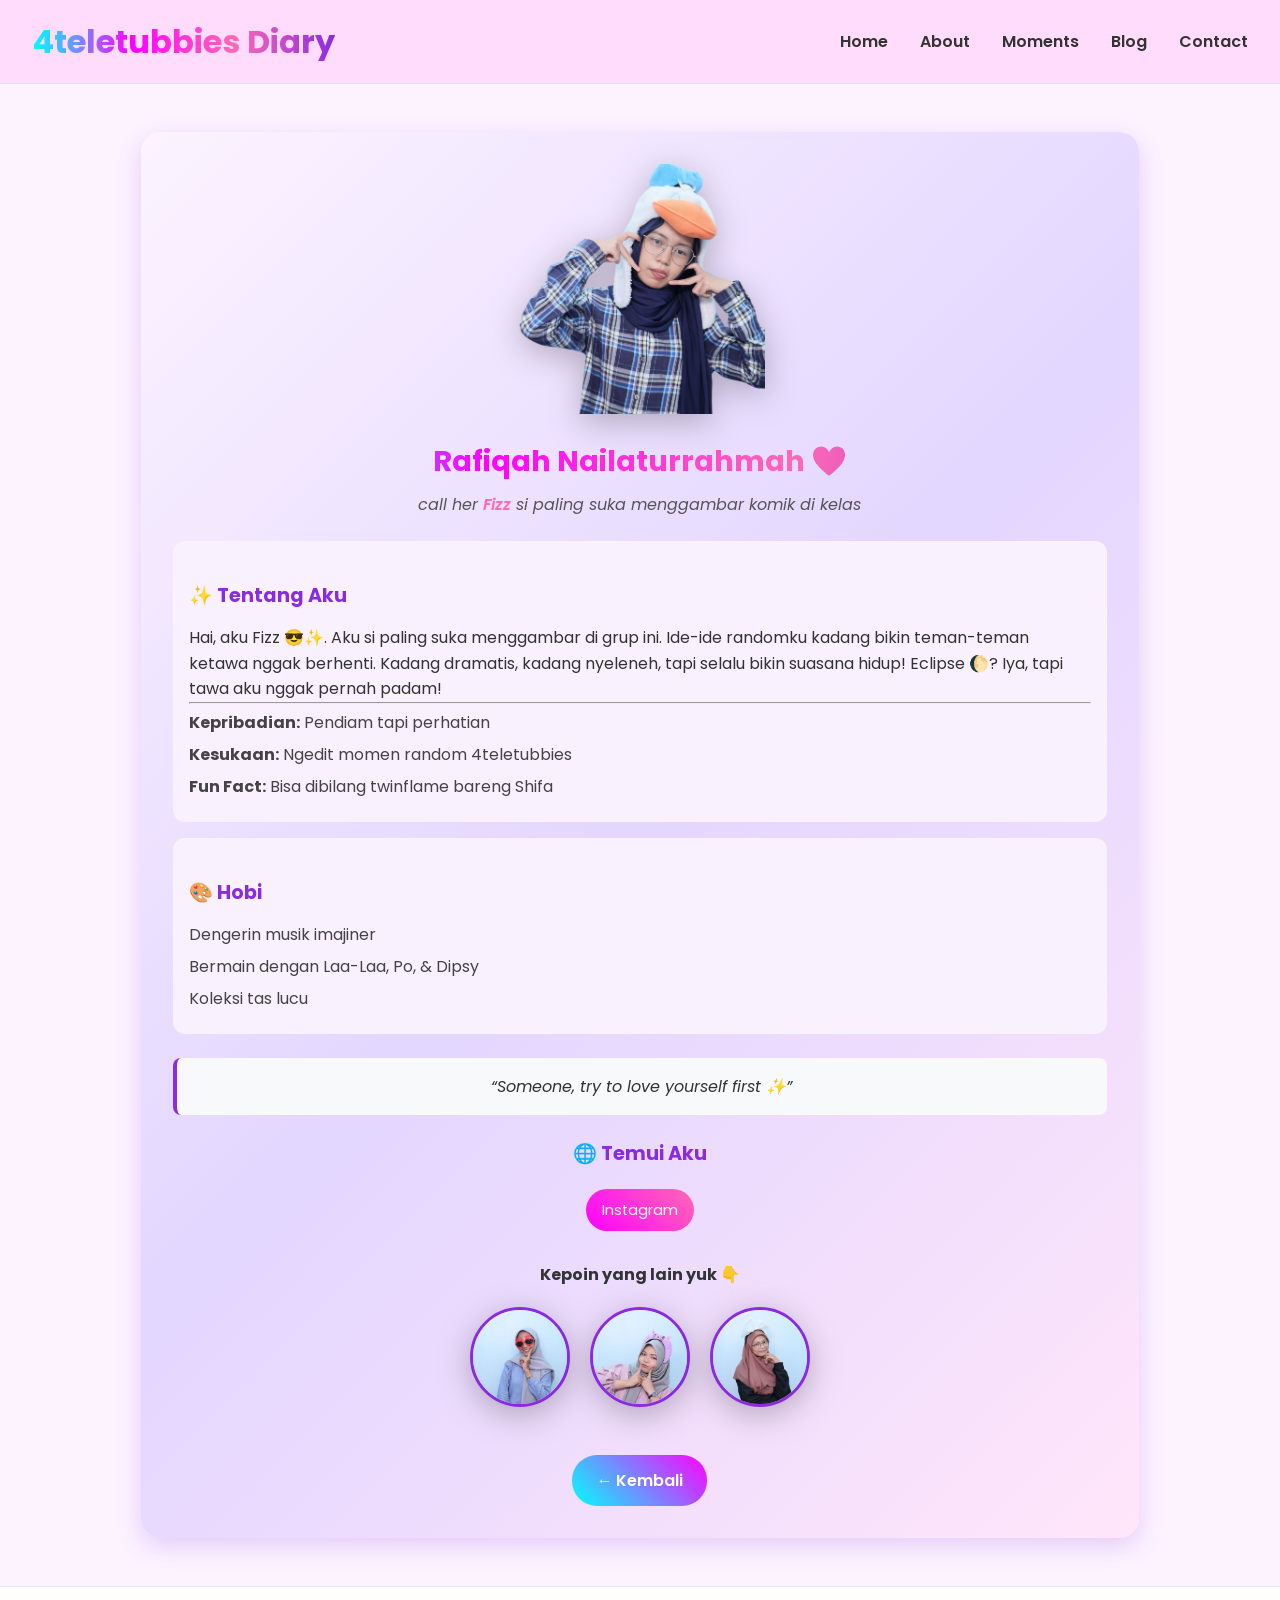
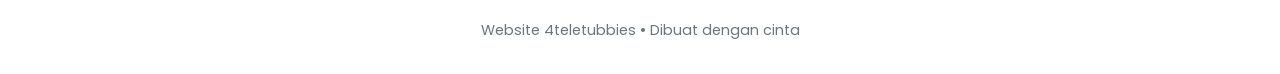
==== about-fizz.html @ 426d7b57 "Add files via upload" ====
<!DOCTYPE html>
<html lang="id">
<head>
  <meta charset="UTF-8">
  <meta name="viewport" content="width=device-width, initial-scale=1.0">
  <title>About 4teletubbies Member</title>
  <link rel="stylesheet" href="about-style.css">
  <link href="https://fonts.googleapis.com/css2?family=Poppins:wght@300;400;600;700&display=swap" rel="stylesheet">
</head>
<body class="light-theme">
  <header>
    <h1>4teletubbies Diary</h1>
    <nav>
      <ul>
        <li><a href="website.html">Home</a></li>
        <li><a href="website.html#about">About</a></li>
        <li><a href="website.html#moments">Moments</a></li>
        <li><a href="website.html#blog">Blog</a></li>
        <li><a href="website.html#contact">Contact</a></li>
      </ul>
    </nav>
  </header>

  <main>
    <section class="profile-section">
      <div class="profile-card">
        <img src="fizz-pfp.png" alt="Tinky Winky">
        <h2>Rafiqah Nailaturrahmah 💜</h2>
        <p class="tagline">call her <span>Fizz</span> si paling suka menggambar komik di kelas</p>

        <div class="biodata">
          <h3>✨ Tentang Aku</h3>
          <ul>
            <p>Hai, aku Fizz 😎✨. Aku si paling suka menggambar di grup ini. Ide-ide randomku kadang bikin teman-teman ketawa nggak berhenti. Kadang dramatis, kadang nyeleneh, tapi selalu bikin suasana hidup! Eclipse 🌔? Iya, tapi tawa aku nggak pernah padam!</p>
            <hr>
            <li><strong>Kepribadian:</strong> Pendiam tapi perhatian</li>
            <li><strong>Kesukaan:</strong> Ngedit momen random 4teletubbies</li>
            <li><strong>Fun Fact:</strong> Bisa dibilang twinflame bareng Shifa</li>
          </ul>
        </div>

        <div class="hobbies">
          <h3>🎨 Hobi</h3>
          <ul>
            <li>Dengerin musik imajiner</li>
            <li>Bermain dengan Laa-Laa, Po, & Dipsy</li>
            <li>Koleksi tas lucu</li>
          </ul>
        </div>

        <blockquote class="quote">
          “Someone, try to love yourself first ✨”
        </blockquote>

        <div class="social-media">
          <h3>🌐 Temui Aku</h3>
          <a href="https://www.instagram.com/fizzletwiny?igsh=MTdzYzE0dWphemRkaQ==">Instagram</a>
        </div>

        <h4>Kepoin yang lain yuk 👇</h4>
        <div class="another-us">
          <a href="about-pute.html" ><img src="put.jpg" alt=""></a>
          <a href="about-lia.html" ><img src="lia.jpg" alt=""></a>
          <a href="about-sif.html" ><img src="sif.jpg" alt=""></a>
        </div>
        <a href="website.html" class="back-button">← Kembali</a>
      </div>
    </section>
  </main>

  <footer>
    <p>Website 4teletubbies • Dibuat dengan cinta</p>
  </footer>
</body>
</html>
---- about-style.css ----
/* Reset & Base */
* {
  margin: 0;
  padding: 0;
  box-sizing: border-box;
}

body.light-theme {
  background-color: #fcf3ff;
  color: #333;
  font-family: 'Poppins', sans-serif;
  line-height: 1.6;
}

/* Header */
header {
  display: flex;
  justify-content: space-between;
  align-items: center;
  padding: 1rem 2rem;
  background-color: #ffdbfc;
  border-bottom: 1px solid #dee2e6;
  position: sticky;
  top: 0;
  z-index: 100;
}

h1 {
  font-size: 2rem;
  font-weight: 700;
  background: linear-gradient(to right, #00ffff, #ff00ff, #ff69b4, #8a2be2);
  -webkit-background-clip: text;
  -webkit-text-fill-color: transparent;
}

nav ul {
  display: flex;
  list-style: none;
}

nav li {
  margin-left: 2rem;
}

nav a {
  color: #333;
  text-decoration: none;
  font-weight: 600;
  transition: all 0.3s ease;
}

nav a:hover {
  text-shadow: 0 0 5px #00ffff, 0 0 10px #ff00ff, 0 0 15px #ff69b4;
}

/* Profile Card */
.profile-section {
  padding: 3rem 1rem;
  display: flex;
  justify-content: center;
}

.profile-card {
  background: linear-gradient(135deg, #fcf3ff, #e3d6ff, #ffe6fa);
  border-radius: 20px;
  box-shadow: 0 8px 25px rgba(138, 43, 226, 0.2);
  padding: 2rem;
  width: 80%;
  text-align: center;
  transition: transform 0.3s ease;
}

.profile-card:hover {
  transform: translateY(-5px);
}

.profile-card img {
  width: 250px;
  height: 250px;
  filter: drop-shadow(0 8px 16px rgba(0,0,0,0.25));
  object-fit: cover;
  margin-bottom: 1rem;
}

.profile-card h2 {
  font-size: 1.8rem;
  margin-bottom: 0.5rem;
  background: linear-gradient(to right, #00ffff, #ff00ff, #ff69b4, #8a2be2);
  -webkit-background-clip: text;
  -webkit-text-fill-color: transparent;
}

.profile-card .tagline {
  font-style: italic;
  color: #555;
  margin-bottom: 1.5rem;
}

.profile-card h3 {
  margin-top: 1.5rem;
  margin-bottom: 0.8rem;
  color: #8a2be2;
  font-size: 1.2rem;
}

.profile-card ul {
  list-style: none;
  padding: 0;
  margin: 0;
}

.profile-card ul li {
  margin: 0.4rem 0;
  color: #444;
}

.profile-card blockquote {
  margin: 1.5rem 0;
  padding: 1rem 1.5rem;
  background: #f8f9fa;
  border-left: 4px solid #8a2be2;
  font-style: italic;
  color: #333;
  border-radius: 8px;
}

.tagline span {
  font-weight: 600;
  color: #ff69b4;
}

/* Biodata & Hobi */
.biodata,
.hobbies {
  background-color: #faf1ff;
  border-radius: 12px;
  padding: 1rem;
  margin-top: 1rem;
  text-align: left;
}

/* Social Media */
.social-media {
  margin: 1.5rem 0;
}

.social-media a {
  display: inline-block;
  margin: 0.4rem;
  padding: 0.6rem 1rem;
  background: linear-gradient(45deg, #ff00ff, #ff69b4);
  color: white;
  text-decoration: none;
  border-radius: 25px;
  font-size: 0.9rem;
  transition: all 0.3s ease;
}

.social-media a:hover {
  transform: scale(1.05);
  box-shadow: 0 5px 15px rgba(255, 0, 255, 0.3);
}

/* Back Button */
.back-button {
  margin-top: 1.5rem;
  display: inline-block;
  padding: 0.8rem 1.5rem;
  color: white;
  background: linear-gradient(45deg, #00ffff, #ff00ff);
  text-decoration: none;
  border-radius: 25px;
  font-weight: 600;
  transition: all 0.3s ease;
}

.back-button:hover {
  transform: translateY(-2px);
  box-shadow: 0 8px 20px rgba(255, 0, 255, 0.3);
}

/* Footer */
footer {
  background-color: #ffffff;
  text-align: center;
  padding: 2rem;
  color: #6c757d;
  font-size: 0.9rem;
  border-top: 1px solid #e9ecef;
}

/* Responsif */
@media (max-width: 480px) {
  .profile-card {
    max-width: 90%;
    padding: 1.5rem;
  }

  .profile-card img {
    width: 120px;
    height: 120px;
  }

  .profile-card h2 {
    font-size: 1.5rem;
  }
}

.another-us {
  display: flex;
  justify-content: center;
  gap: 20px;
  margin-top: 20px;
}

.another-us img{
  width: 100px;
  height: 100px;
  border-radius: 100%;
  border: 3px solid #8a2be2;
}

h4 {
  margin-top: 20px;
  color: #333;
}
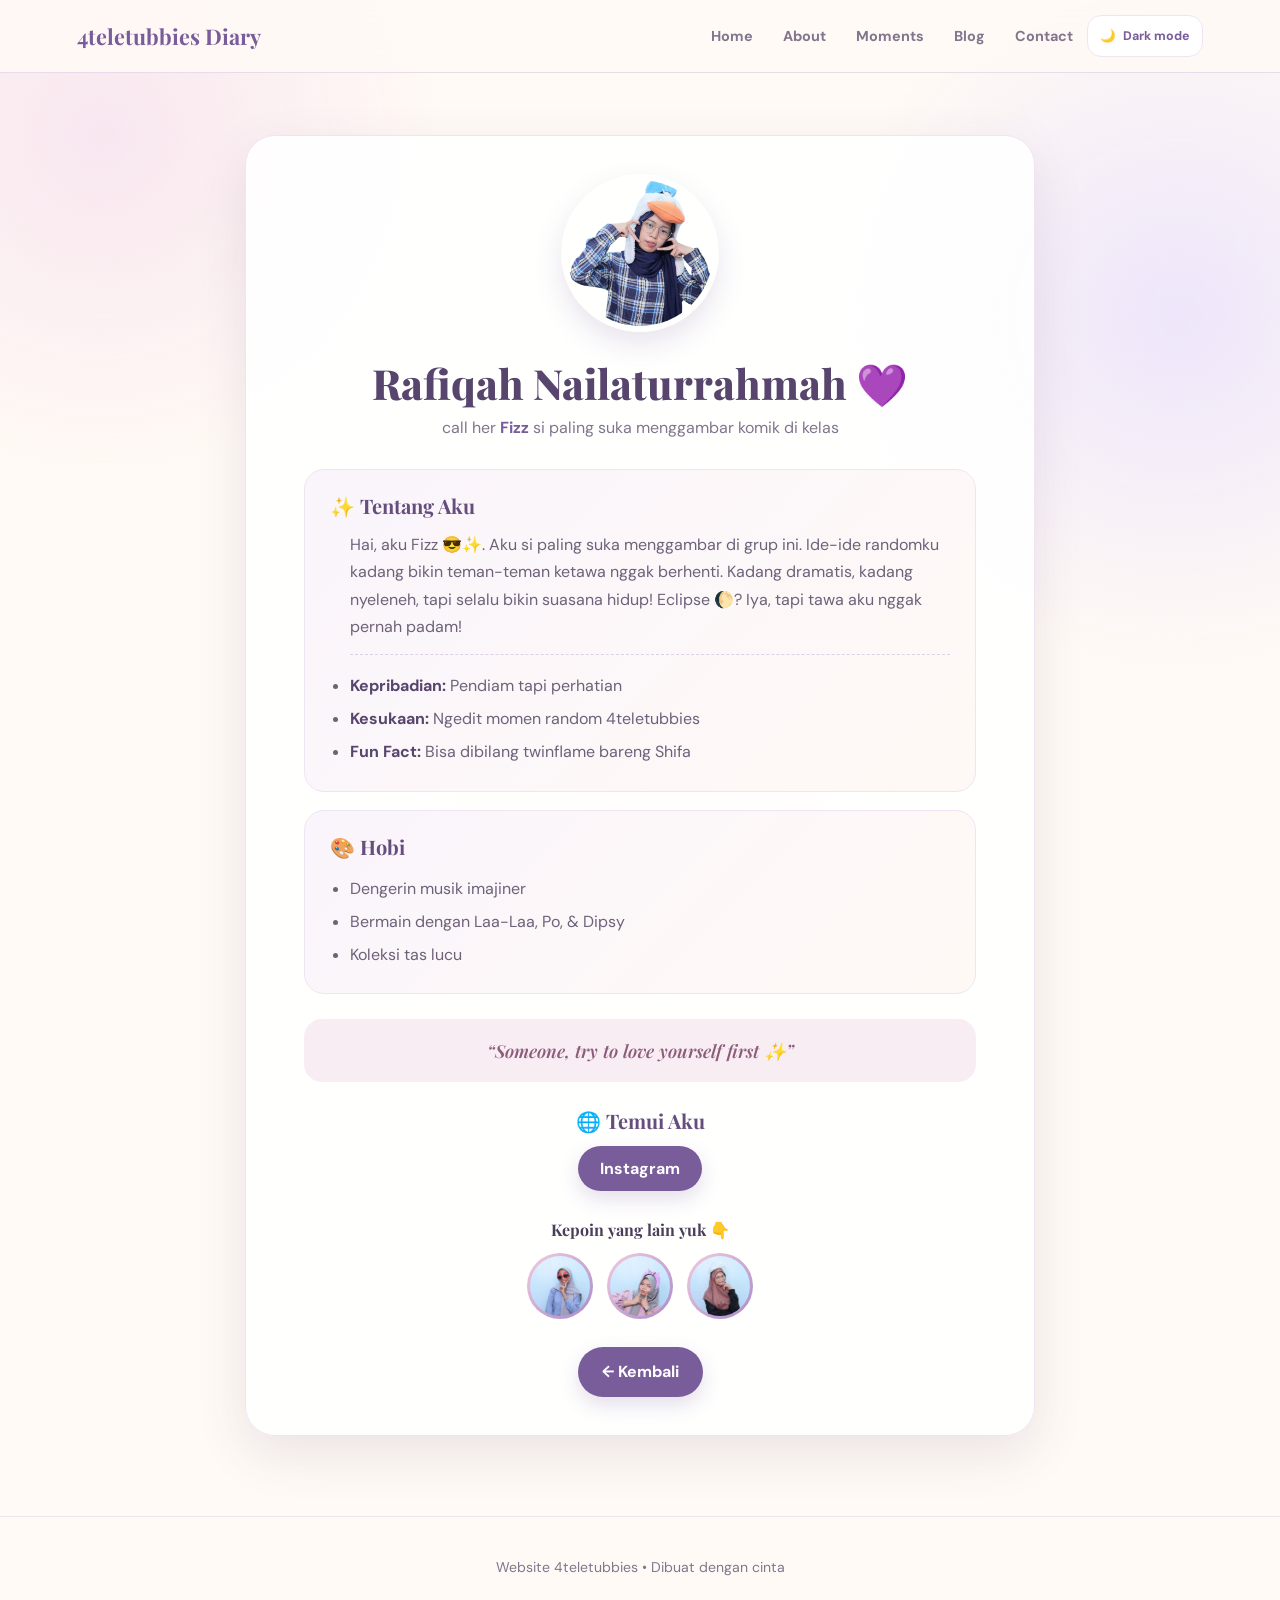
==== commit 56cfcdc4: "Add files via upload" ====
--- a/about-fizz.html
+++ b/about-fizz.html
@@ -1,75 +1,78 @@
-<!DOCTYPE html>
-<html lang="id">
-<head>
-  <meta charset="UTF-8">
-  <meta name="viewport" content="width=device-width, initial-scale=1.0">
-  <title>About 4teletubbies Member</title>
-  <link rel="stylesheet" href="about-style.css">
-  <link href="https://fonts.googleapis.com/css2?family=Poppins:wght@300;400;600;700&display=swap" rel="stylesheet">
-</head>
-<body class="light-theme">
-  <header>
-    <h1>4teletubbies Diary</h1>
-    <nav>
-      <ul>
-        <li><a href="website.html">Home</a></li>
-        <li><a href="website.html#about">About</a></li>
-        <li><a href="website.html#moments">Moments</a></li>
-        <li><a href="website.html#blog">Blog</a></li>
-        <li><a href="website.html#contact">Contact</a></li>
-      </ul>
-    </nav>
-  </header>
-
-  <main>
-    <section class="profile-section">
-      <div class="profile-card">
-        <img src="fizz-pfp.png" alt="Tinky Winky">
-        <h2>Rafiqah Nailaturrahmah 💜</h2>
-        <p class="tagline">call her <span>Fizz</span> si paling suka menggambar komik di kelas</p>
-
-        <div class="biodata">
-          <h3>✨ Tentang Aku</h3>
-          <ul>
-            <p>Hai, aku Fizz 😎✨. Aku si paling suka menggambar di grup ini. Ide-ide randomku kadang bikin teman-teman ketawa nggak berhenti. Kadang dramatis, kadang nyeleneh, tapi selalu bikin suasana hidup! Eclipse 🌔? Iya, tapi tawa aku nggak pernah padam!</p>
-            <hr>
-            <li><strong>Kepribadian:</strong> Pendiam tapi perhatian</li>
-            <li><strong>Kesukaan:</strong> Ngedit momen random 4teletubbies</li>
-            <li><strong>Fun Fact:</strong> Bisa dibilang twinflame bareng Shifa</li>
-          </ul>
-        </div>
-
-        <div class="hobbies">
-          <h3>🎨 Hobi</h3>
-          <ul>
-            <li>Dengerin musik imajiner</li>
-            <li>Bermain dengan Laa-Laa, Po, & Dipsy</li>
-            <li>Koleksi tas lucu</li>
-          </ul>
-        </div>
-
-        <blockquote class="quote">
-          “Someone, try to love yourself first ✨”
-        </blockquote>
-
-        <div class="social-media">
-          <h3>🌐 Temui Aku</h3>
-          <a href="https://www.instagram.com/fizzletwiny?igsh=MTdzYzE0dWphemRkaQ==">Instagram</a>
-        </div>
-
-        <h4>Kepoin yang lain yuk 👇</h4>
-        <div class="another-us">
-          <a href="about-pute.html" ><img src="put.jpg" alt=""></a>
-          <a href="about-lia.html" ><img src="lia.jpg" alt=""></a>
-          <a href="about-sif.html" ><img src="sif.jpg" alt=""></a>
-        </div>
-        <a href="website.html" class="back-button">← Kembali</a>
-      </div>
-    </section>
-  </main>
-
-  <footer>
-    <p>Website 4teletubbies • Dibuat dengan cinta</p>
-  </footer>
-</body>
-</html>
+<!DOCTYPE html>
+<html lang="id">
+<head>
+  <meta charset="UTF-8">
+  <meta name="viewport" content="width=device-width, initial-scale=1.0">
+    <meta name="theme-color" content="#fffaf5">
+    <meta name="description" content="4teletubbies Diary — kumpulan cerita, profil, dan kenangan empat sahabat.">
+  <title>About 4teletubbies Member</title>
+  <link rel="stylesheet" href="about-style.css">
+  <link href="https://fonts.googleapis.com/css2?family=Poppins:wght@300;400;600;700&display=swap" rel="stylesheet">
+</head>
+<body class="light-theme">
+  <header>
+    <h1>4teletubbies Diary</h1>
+    <nav aria-label="Navigasi utama">
+      <ul>
+        <li><a href="index.html">Home</a></li>
+        <li><a href="index.html#about">About</a></li>
+        <li><a href="index.html#moments">Moments</a></li>
+        <li><a href="index.html#blog">Blog</a></li>
+        <li><a href="index.html#contact">Contact</a></li>
+      </ul>
+    </nav>
+  </header>
+
+  <main>
+    <section class="profile-section">
+      <div class="profile-card">
+        <img src="fizz-pfp.png" alt="Tinky Winky">
+        <h2>Rafiqah Nailaturrahmah 💜</h2>
+        <p class="tagline">call her <span>Fizz</span> si paling suka menggambar komik di kelas</p>
+
+        <div class="biodata">
+          <h3>✨ Tentang Aku</h3>
+          <ul>
+            <p>Hai, aku Fizz 😎✨. Aku si paling suka menggambar di grup ini. Ide-ide randomku kadang bikin teman-teman ketawa nggak berhenti. Kadang dramatis, kadang nyeleneh, tapi selalu bikin suasana hidup! Eclipse 🌔? Iya, tapi tawa aku nggak pernah padam!</p>
+            <hr>
+            <li><strong>Kepribadian:</strong> Pendiam tapi perhatian</li>
+            <li><strong>Kesukaan:</strong> Ngedit momen random 4teletubbies</li>
+            <li><strong>Fun Fact:</strong> Bisa dibilang twinflame bareng Shifa</li>
+          </ul>
+        </div>
+
+        <div class="hobbies">
+          <h3>🎨 Hobi</h3>
+          <ul>
+            <li>Dengerin musik imajiner</li>
+            <li>Bermain dengan Laa-Laa, Po, & Dipsy</li>
+            <li>Koleksi tas lucu</li>
+          </ul>
+        </div>
+
+        <blockquote class="quote">
+          “Someone, try to love yourself first ✨”
+        </blockquote>
+
+        <div class="social-media">
+          <h3>🌐 Temui Aku</h3>
+          <a href="https://www.instagram.com/fizzletwiny?igsh=MTdzYzE0dWphemRkaQ==">Instagram</a>
+        </div>
+
+        <h4>Kepoin yang lain yuk 👇</h4>
+        <div class="another-us">
+          <a href="about-pute.html" ><img src="put.jpg" alt="Foto kenangan 4teletubbies" loading="lazy"></a>
+          <a href="about-lia.html" ><img src="lia.jpg" alt="Foto kenangan 4teletubbies" loading="lazy"></a>
+          <a href="about-sif.html" ><img src="sif.jpg" alt="Foto kenangan 4teletubbies" loading="lazy"></a>
+        </div>
+        <a href="index.html" class="back-button">← Kembali</a>
+      </div>
+    </section>
+  </main>
+
+  <footer>
+    <p>Website 4teletubbies • Dibuat dengan cinta</p>
+  </footer>
+  <script src="diary-interactions.js" defer></script>
+</body>
+</html>
--- a/about-style.css
+++ b/about-style.css
@@ -1,226 +1,14 @@
-/* Reset & Base */
-* {
-  margin: 0;
-  padding: 0;
-  box-sizing: border-box;
-}
-
-body.light-theme {
-  background-color: #fcf3ff;
-  color: #333;
-  font-family: 'Poppins', sans-serif;
-  line-height: 1.6;
-}
-
-/* Header */
-header {
-  display: flex;
-  justify-content: space-between;
-  align-items: center;
-  padding: 1rem 2rem;
-  background-color: #ffdbfc;
-  border-bottom: 1px solid #dee2e6;
-  position: sticky;
-  top: 0;
-  z-index: 100;
-}
-
-h1 {
-  font-size: 2rem;
-  font-weight: 700;
-  background: linear-gradient(to right, #00ffff, #ff00ff, #ff69b4, #8a2be2);
-  -webkit-background-clip: text;
-  -webkit-text-fill-color: transparent;
-}
-
-nav ul {
-  display: flex;
-  list-style: none;
-}
-
-nav li {
-  margin-left: 2rem;
-}
-
-nav a {
-  color: #333;
-  text-decoration: none;
-  font-weight: 600;
-  transition: all 0.3s ease;
-}
-
-nav a:hover {
-  text-shadow: 0 0 5px #00ffff, 0 0 10px #ff00ff, 0 0 15px #ff69b4;
-}
-
-/* Profile Card */
-.profile-section {
-  padding: 3rem 1rem;
-  display: flex;
-  justify-content: center;
-}
-
-.profile-card {
-  background: linear-gradient(135deg, #fcf3ff, #e3d6ff, #ffe6fa);
-  border-radius: 20px;
-  box-shadow: 0 8px 25px rgba(138, 43, 226, 0.2);
-  padding: 2rem;
-  width: 80%;
-  text-align: center;
-  transition: transform 0.3s ease;
-}
-
-.profile-card:hover {
-  transform: translateY(-5px);
-}
-
-.profile-card img {
-  width: 250px;
-  height: 250px;
-  filter: drop-shadow(0 8px 16px rgba(0,0,0,0.25));
-  object-fit: cover;
-  margin-bottom: 1rem;
-}
-
-.profile-card h2 {
-  font-size: 1.8rem;
-  margin-bottom: 0.5rem;
-  background: linear-gradient(to right, #00ffff, #ff00ff, #ff69b4, #8a2be2);
-  -webkit-background-clip: text;
-  -webkit-text-fill-color: transparent;
-}
-
-.profile-card .tagline {
-  font-style: italic;
-  color: #555;
-  margin-bottom: 1.5rem;
-}
-
-.profile-card h3 {
-  margin-top: 1.5rem;
-  margin-bottom: 0.8rem;
-  color: #8a2be2;
-  font-size: 1.2rem;
-}
-
-.profile-card ul {
-  list-style: none;
-  padding: 0;
-  margin: 0;
-}
-
-.profile-card ul li {
-  margin: 0.4rem 0;
-  color: #444;
-}
-
-.profile-card blockquote {
-  margin: 1.5rem 0;
-  padding: 1rem 1.5rem;
-  background: #f8f9fa;
-  border-left: 4px solid #8a2be2;
-  font-style: italic;
-  color: #333;
-  border-radius: 8px;
-}
-
-.tagline span {
-  font-weight: 600;
-  color: #ff69b4;
-}
-
-/* Biodata & Hobi */
-.biodata,
-.hobbies {
-  background-color: #faf1ff;
-  border-radius: 12px;
-  padding: 1rem;
-  margin-top: 1rem;
-  text-align: left;
-}
-
-/* Social Media */
-.social-media {
-  margin: 1.5rem 0;
-}
-
-.social-media a {
-  display: inline-block;
-  margin: 0.4rem;
-  padding: 0.6rem 1rem;
-  background: linear-gradient(45deg, #ff00ff, #ff69b4);
-  color: white;
-  text-decoration: none;
-  border-radius: 25px;
-  font-size: 0.9rem;
-  transition: all 0.3s ease;
-}
-
-.social-media a:hover {
-  transform: scale(1.05);
-  box-shadow: 0 5px 15px rgba(255, 0, 255, 0.3);
-}
-
-/* Back Button */
-.back-button {
-  margin-top: 1.5rem;
-  display: inline-block;
-  padding: 0.8rem 1.5rem;
-  color: white;
-  background: linear-gradient(45deg, #00ffff, #ff00ff);
-  text-decoration: none;
-  border-radius: 25px;
-  font-weight: 600;
-  transition: all 0.3s ease;
-}
-
-.back-button:hover {
-  transform: translateY(-2px);
-  box-shadow: 0 8px 20px rgba(255, 0, 255, 0.3);
-}
-
-/* Footer */
-footer {
-  background-color: #ffffff;
-  text-align: center;
-  padding: 2rem;
-  color: #6c757d;
-  font-size: 0.9rem;
-  border-top: 1px solid #e9ecef;
-}
-
-/* Responsif */
-@media (max-width: 480px) {
-  .profile-card {
-    max-width: 90%;
-    padding: 1.5rem;
-  }
-
-  .profile-card img {
-    width: 120px;
-    height: 120px;
-  }
-
-  .profile-card h2 {
-    font-size: 1.5rem;
-  }
-}
-
-.another-us {
-  display: flex;
-  justify-content: center;
-  gap: 20px;
-  margin-top: 20px;
-}
-
-.another-us img{
-  width: 100px;
-  height: 100px;
-  border-radius: 100%;
-  border: 3px solid #8a2be2;
-}
-
-h4 {
-  margin-top: 20px;
-  color: #333;
-}+
+@import url('https://fonts.googleapis.com/css2?family=DM+Sans:wght@400;500;600;700&family=Playfair+Display:wght@600;700;800&display=swap');
+:root{--ink:#493d5b;--muted:#82758e;--purple:#a98bc9;--purple-dark:#795c9a;--pink:#f4cbdc;--cream:#fffaf5;--lav:#f4effb;--line:#eee4f2;--shadow:0 18px 50px rgba(94,69,119,.12)}
+*{box-sizing:border-box}html{scroll-behavior:smooth}body{margin:0;min-height:100vh;background:var(--cream);color:var(--ink);font-family:'DM Sans',sans-serif;line-height:1.7}body:before{content:"";position:fixed;inset:0;z-index:-1;pointer-events:none;background:radial-gradient(circle at 8% 15%,#f8e6ef 0,transparent 24%),radial-gradient(circle at 92% 35%,#eee5fa 0,transparent 27%),radial-gradient(circle at 50% 100%,#fff0d8 0,transparent 25%)}
+header{position:sticky;top:0;z-index:10;display:flex;align-items:center;justify-content:space-between;gap:24px;padding:15px clamp(20px,6vw,88px);background:rgba(255,250,245,.88);backdrop-filter:blur(16px);border-bottom:1px solid rgba(220,203,231,.65)}header h1{margin:0;font:700 1.35rem 'Playfair Display',serif;color:var(--purple-dark)}nav ul{display:flex;gap:clamp(12px,2.5vw,30px);align-items:center;list-style:none;margin:0;padding:0}nav a{text-decoration:none;font-size:.9rem;font-weight:700;color:var(--muted)}nav a:hover{color:var(--purple-dark)}
+.profile-section{min-height:calc(100vh - 130px);padding:62px 20px 80px;display:flex;justify-content:center;align-items:flex-start}.profile-card{width:min(100%,790px);padding:38px clamp(22px,5vw,58px);background:rgba(255,255,255,.88);border:1px solid var(--line);border-radius:30px;box-shadow:var(--shadow);text-align:center}.profile-card>img{width:158px;height:158px;object-fit:cover;border-radius:50%;padding:6px;background:linear-gradient(135deg,var(--pink),var(--purple),var(--yellow));box-shadow:0 12px 28px #795c9a2b}.profile-card h2{font:800 clamp(1.8rem,4vw,2.6rem)/1.2 'Playfair Display',serif;margin:18px 0 6px;color:#57456d}.tagline{margin:0 auto 28px;color:var(--muted)}.tagline span{font-weight:700;color:var(--purple-dark)}.biodata,.hobbies{margin:18px 0;padding:22px 25px;text-align:left;border-radius:20px;background:linear-gradient(135deg,#faf5fc,#fff9f5);border:1px solid var(--line)}.biodata h3,.hobbies h3,.social-media h3{font:700 1.25rem 'Playfair Display',serif;margin:0 0 12px;color:#654d7d}.biodata ul,.hobbies ul{padding-left:20px;margin:0}.biodata ul p{margin:0 0 13px;color:#6e617a}.biodata hr{border:0;border-top:1px dashed #dfd0e7;margin:14px 0}.biodata li,.hobbies li{padding:3px 0;color:#6e617a}.biodata strong{color:#57456d}.quote{margin:25px 0;padding:20px;border-radius:18px;background:#f8edf3;color:#8c5d7b;font:italic 600 1.12rem 'Playfair Display',serif}.social-media{margin:25px 0}.social-media a{display:inline-block;padding:9px 22px;border-radius:99px;background:var(--purple-dark);color:white;text-decoration:none;font-weight:700;box-shadow:0 8px 20px #795c9a33}.social-media a:hover{background:#65477f}.profile-card h4{margin:28px 0 13px;font:700 1rem 'Playfair Display',serif}.another-us{display:flex;justify-content:center;gap:14px;margin-bottom:28px}.another-us a{width:66px;height:66px;border-radius:50%;padding:3px;background:linear-gradient(135deg,var(--pink),var(--purple));transition:transform .2s}.another-us a:hover{transform:translateY(-4px) scale(1.05)}.another-us img{width:100%;height:100%;object-fit:cover;border-radius:50%;display:block}.back-button{display:inline-flex;padding:11px 24px;border-radius:99px;background:var(--purple-dark);color:white;text-decoration:none;font-weight:700;box-shadow:0 8px 20px #795c9a33}.back-button:hover{transform:translateY(-2px);background:#65477f}footer{text-align:center;padding:25px 20px;color:var(--muted);font-size:.88rem;border-top:1px solid var(--line)}
+@media(max-width:700px){header{flex-direction:column;gap:8px;padding:13px 16px}nav ul{flex-wrap:wrap;justify-content:center;gap:8px 18px}.profile-section{padding:35px 14px 55px}.profile-card{padding:28px 18px}.biodata,.hobbies{padding:19px}}
+
+/* ===== Responsive & interactive polish ===== */
+header{gap:14px}nav{margin-left:auto}.menu-toggle,.theme-toggle{border:1px solid var(--line);background:#fff;color:var(--purple-dark);border-radius:14px;cursor:pointer;min-height:42px}.menu-toggle{display:none;width:44px;padding:10px;flex-direction:column;justify-content:center;gap:5px}.menu-toggle span{display:block;height:2px;width:100%;background:currentColor;border-radius:4px}.theme-toggle{display:inline-flex;align-items:center;gap:7px;padding:8px 12px;font:700 .78rem 'DM Sans',sans-serif;white-space:nowrap}.theme-toggle:hover,.menu-toggle:hover{transform:translateY(-1px);box-shadow:0 5px 14px #795c9a20}.reveal{opacity:0;transform:translateY(18px);transition:opacity .55s ease,transform .55s ease}.reveal.is-visible{opacity:1;transform:translateY(0)}.zoomable{cursor:zoom-in}.lightbox{position:fixed;inset:0;z-index:1000;display:flex;align-items:center;justify-content:center;padding:24px;background:rgba(30,22,38,.88);opacity:0;visibility:hidden;transition:.22s}.lightbox.is-open{opacity:1;visibility:visible}.lightbox img{max-width:min(92vw,1050px);max-height:86vh;object-fit:contain;border-radius:14px}.lightbox-close{position:absolute;top:18px;right:22px;border:0;background:#fff;color:#493d5b;width:44px;height:44px;border-radius:50%;font-size:30px;cursor:pointer}.no-scroll{overflow:hidden}.back-to-top{position:fixed;right:20px;bottom:20px;z-index:50;width:46px;height:46px;border:0;border-radius:50%;background:var(--purple-dark);color:white;font-size:1.4rem;box-shadow:0 8px 22px #49305c44;cursor:pointer;opacity:0;visibility:hidden;transform:translateY(10px);transition:.2s}.back-to-top.show{opacity:1;visibility:visible;transform:translateY(0)}
+body.dark-theme{--ink:#f2eafa;--muted:#c0b2cb;--cream:#211b29;--lav:#34283f;--line:#493a55;--shadow:0 18px 50px rgba(0,0,0,.22);background:var(--cream);color:var(--ink)}body.dark-theme:before{background:radial-gradient(circle at 8% 15%,#493044 0,transparent 24%),radial-gradient(circle at 92% 35%,#382d50 0,transparent 27%),radial-gradient(circle at 50% 100%,#42352e 0,transparent 25%)}body.dark-theme header,body.dark-theme footer{background:rgba(33,27,41,.92);border-color:var(--line)}body.dark-theme header h1,body.dark-theme .profile-card h2{color:#e4cafa}body.dark-theme nav a,body.dark-theme .tagline,body.dark-theme .biodata li,body.dark-theme .hobbies li,body.dark-theme .biodata ul p{color:var(--muted)}body.dark-theme .profile-card{background:#2b2335;border-color:var(--line)}body.dark-theme .biodata,body.dark-theme .hobbies{background:linear-gradient(135deg,#34283f,#302630);border-color:var(--line)}body.dark-theme .quote{background:#3a2938;color:#f0c9df}body.dark-theme .theme-toggle,body.dark-theme .menu-toggle{background:#34283f;color:#e4cafa;border-color:var(--line)}
+@media(max-width:760px){header{display:grid;grid-template-columns:1fr auto auto;align-items:center;padding:12px 16px;gap:10px}header h1{font-size:1.18rem}.menu-toggle{display:flex;grid-column:2;grid-row:1}nav{display:none;grid-column:1/-1;grid-row:2;width:100%;margin:0;padding:8px 0 4px}nav.is-open{display:block}nav ul{display:grid;grid-template-columns:repeat(2,minmax(0,1fr));gap:7px}nav li a{display:block;padding:10px 12px;border-radius:12px;background:rgba(169,139,201,.10);text-align:center}.theme-toggle{grid-column:3;grid-row:1;padding:8px 10px}.theme-label{display:none}.profile-section{padding:30px 13px 48px}.profile-card{padding:25px 16px;border-radius:23px}.profile-card>img{width:132px;height:132px}.biodata,.hobbies{padding:17px 16px}.another-us{gap:11px}.another-us a{width:58px;height:58px}}
+@media(max-width:380px){header h1{font-size:1.02rem}.profile-card h2{font-size:1.55rem}.profile-card{padding:22px 13px}.biodata,.hobbies{text-align:left}}
+@media(prefers-reduced-motion:reduce){*,*::before,*::after{scroll-behavior:auto!important;animation-duration:.01ms!important;transition-duration:.01ms!important}.reveal{opacity:1;transform:none}}
